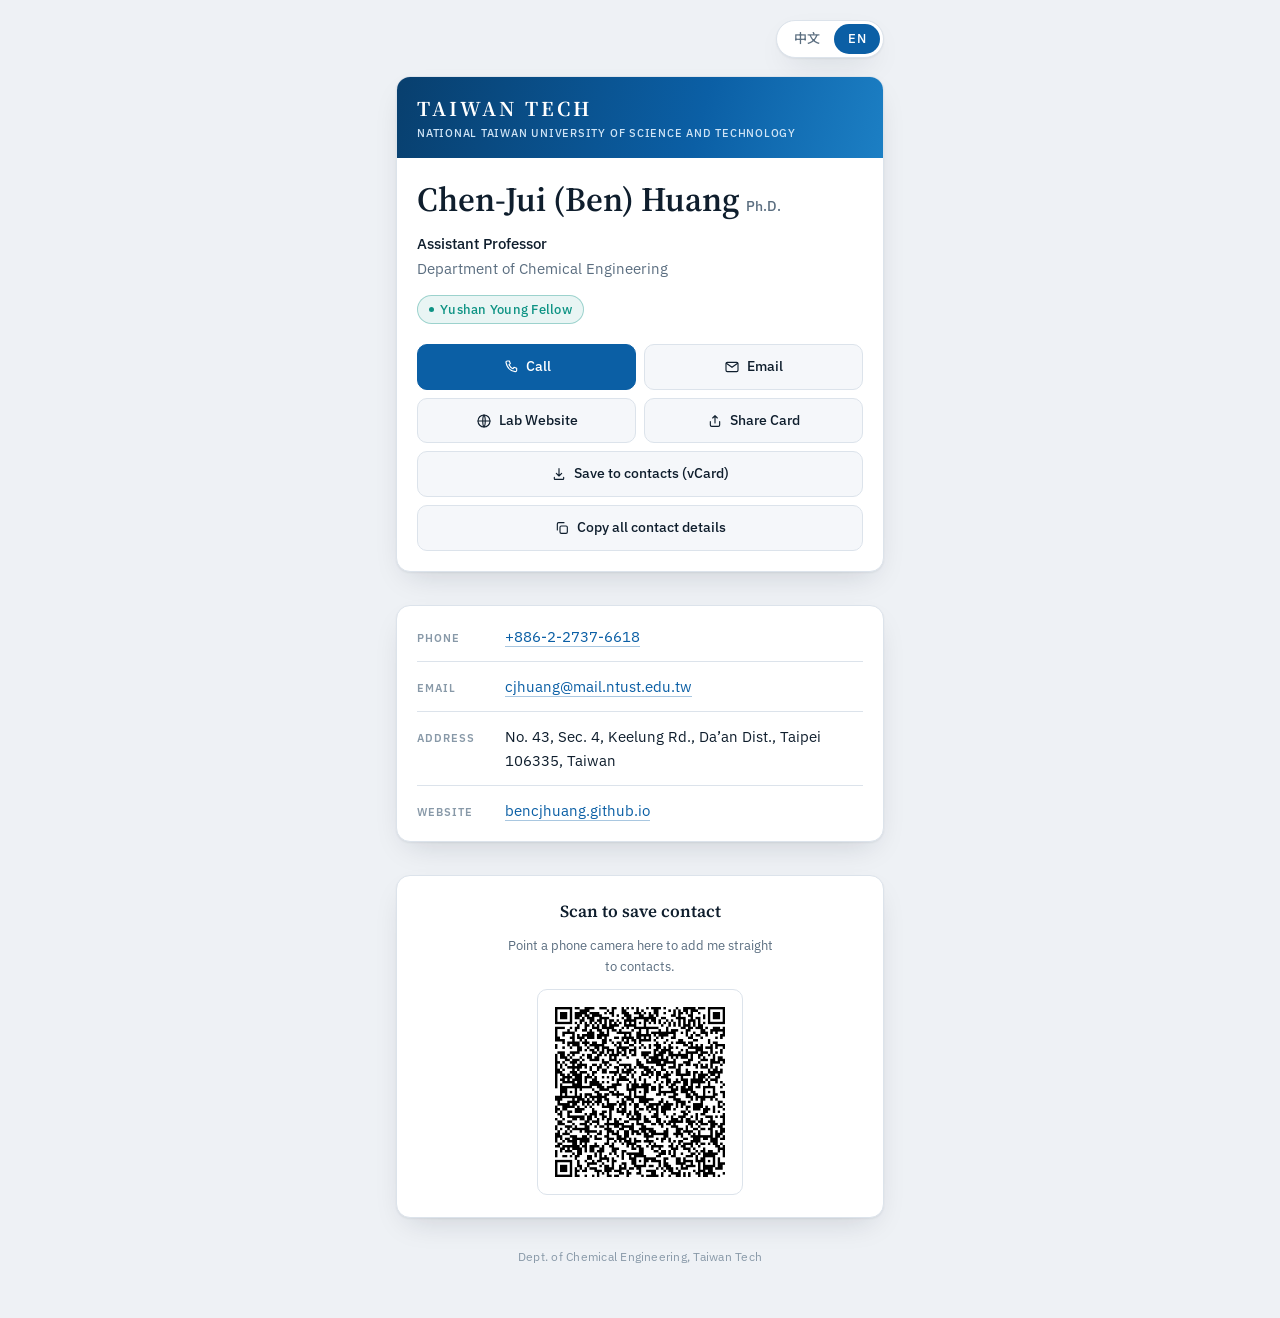
==== card/index.html @ 50a77e03 "名片" ====
<!doctype html>
<html lang="zh-Hant">
<head>
<meta charset="utf-8">
<meta name="viewport" content="width=device-width, initial-scale=1, viewport-fit=cover">
<title>黃貞睿 Ben Huang｜電子名片</title>
<meta name="description" content="黃貞睿 博士 — 國立臺灣科技大學化學工程系助理教授、玉山青年學者。電子名片與聯絡資訊。">
<meta name="theme-color" content="#0B5FA5">
<meta property="og:type" content="profile">
<meta property="og:title" content="黃貞睿 Chen-Jui (Ben) Huang, Ph.D.">
<meta property="og:description" content="Assistant Professor, Department of Chemical Engineering, Taiwan Tech｜Yushan Young Fellow">
<meta property="og:url" content="https://bencjhuang.github.io/card/">
<link rel="canonical" href="https://bencjhuang.github.io/card/">
<link rel="preconnect" href="https://fonts.googleapis.com">
<link rel="preconnect" href="https://fonts.gstatic.com" crossorigin>
<link rel="stylesheet" href="https://fonts.googleapis.com/css2?family=IBM+Plex+Sans:wght@400;500;600&family=Source+Serif+4:opsz,wght@8..60,400;8..60,600&family=Noto+Sans+TC:wght@400;500;700&family=Noto+Serif+TC:wght@500;700&display=swap">
<style>
  :root{
    color-scheme:light;
    --bg:#EEF1F5; --surface:#FFFFFF; --surface-2:#F5F7FA;
    --ink:#0F1E2D; --muted:#5B6E80; --faint:#8899A8; --line:#DCE3EB;
    --brand:#0B5FA5; --brand-deep:#083F6E; --accent:#0E9384;
    --shadow:0 1px 2px rgba(15,30,45,.06), 0 12px 32px -12px rgba(15,30,45,.18);
    padding-top:env(safe-area-inset-top,0px);
    padding-bottom:env(safe-area-inset-bottom,0px);
  }
  *{box-sizing:border-box}
  img{max-width:100%}
  [hidden]{display:none!important}
  body{
    margin:0;
    background:var(--bg); color:var(--ink);
    font-family:"IBM Plex Sans","Noto Sans TC",-apple-system,BlinkMacSystemFont,"Segoe UI",sans-serif;
    font-size:15px; line-height:1.55; -webkit-font-smoothing:antialiased;
  }
  .wrap{max-width:520px;margin:0 auto;padding-inline:16px;padding-block:20px 40px;display:flex;flex-direction:column;gap:18px}
  .topbar{display:flex;justify-content:flex-end;align-items:center;gap:8px}
  .lang{display:inline-flex;background:var(--surface);border:1px solid var(--line);border-radius:999px;padding:3px;box-shadow:var(--shadow)}
  .lang button{font:inherit;font-size:13px;font-weight:500;letter-spacing:.02em;color:var(--muted);background:none;border:0;border-radius:999px;padding:5px 14px;cursor:pointer}
  .lang button[aria-pressed="true"]{background:var(--brand);color:#fff}
  .lang button:focus-visible{outline:2px solid var(--accent);outline-offset:2px}

  .card{background:var(--surface);border:1px solid var(--line);border-radius:14px;box-shadow:var(--shadow);overflow:hidden}
  .crest{background:linear-gradient(105deg,var(--brand-deep) 0%,var(--brand) 62%,#1C7FC4 100%);color:#fff;padding:16px 20px;display:flex;flex-direction:column;gap:2px}
  .crest .zh{font-family:"Noto Serif TC",serif;font-weight:700;font-size:19px;letter-spacing:.16em}
  .crest .en{font-size:11px;font-weight:500;letter-spacing:.07em;color:#CFE4F6;text-transform:uppercase}

  .identity{padding:22px 20px 20px;display:flex;flex-direction:column;gap:14px}
  .name{font-family:"Source Serif 4","Noto Serif TC",serif;font-weight:600;font-size:clamp(28px,8vw,34px);line-height:1.15;margin:0;text-wrap:balance}
  .name[data-lang="zh"]{letter-spacing:.14em}
  .name .deg{font-family:"IBM Plex Sans","Noto Sans TC",sans-serif;font-size:14px;font-weight:500;color:var(--muted);letter-spacing:0;margin-left:.45em;white-space:nowrap}
  .roles{display:flex;flex-direction:column;gap:3px;margin:0;padding:0;list-style:none}
  .roles li{color:var(--muted);font-size:14.5px}
  .roles li.lead{color:var(--ink);font-weight:500}
  .fellow{align-self:flex-start;display:inline-flex;align-items:center;gap:6px;font-size:12.5px;font-weight:500;letter-spacing:.02em;color:var(--accent);border:1px solid color-mix(in srgb,var(--accent) 35%,transparent);background:color-mix(in srgb,var(--accent) 9%,transparent);border-radius:999px;padding:4px 11px}
  .fellow::before{content:"";width:5px;height:5px;border-radius:50%;background:var(--accent)}

  .actions{display:grid;grid-template-columns:repeat(2,minmax(0,1fr));gap:8px;padding:0 20px 20px}
  .btn{display:flex;align-items:center;justify-content:center;gap:7px;font:inherit;font-size:14px;font-weight:500;text-decoration:none;border:1px solid var(--line);background:var(--surface-2);color:var(--ink);border-radius:10px;padding:11px 12px;cursor:pointer;transition:background .15s ease,border-color .15s ease}
  .btn:hover{border-color:var(--brand);background:color-mix(in srgb,var(--brand) 8%,var(--surface-2))}
  .btn:focus-visible{outline:2px solid var(--accent);outline-offset:2px}
  .btn.primary{background:var(--brand);border-color:var(--brand);color:#fff}
  .btn.primary:hover{background:var(--brand-deep);border-color:var(--brand-deep)}
  .btn svg{width:16px;height:16px;flex:none;stroke:currentColor;fill:none;stroke-width:1.7;stroke-linecap:round;stroke-linejoin:round}
  .btn.wide{grid-column:1 / -1}

  .details{background:var(--surface);border:1px solid var(--line);border-radius:14px;box-shadow:var(--shadow);padding:6px 20px}
  .row{display:flex;gap:14px;align-items:baseline;padding:13px 0;border-bottom:1px solid var(--line)}
  .row:last-child{border-bottom:0}
  .row dt{flex:none;width:74px;font-size:11px;font-weight:600;letter-spacing:.09em;text-transform:uppercase;color:var(--faint);margin:0}
  .row dd{margin:0;flex:1;min-width:0;word-break:break-word}
  .row dd a{color:var(--brand);text-decoration:none;border-bottom:1px solid color-mix(in srgb,var(--brand) 35%,transparent)}
  .row dd a:hover{border-bottom-color:var(--brand)}
  .row dd.tel{font-variant-numeric:tabular-nums}

  .qrblock{background:var(--surface);border:1px solid var(--line);border-radius:14px;box-shadow:var(--shadow);padding:22px 20px;display:flex;flex-direction:column;align-items:center;gap:12px;text-align:center}
  .qrblock h2{margin:0;font-family:"Source Serif 4","Noto Serif TC",serif;font-size:17px;font-weight:600}
  .qrblock p{margin:0;font-size:13px;color:var(--muted);max-width:34ch}
  #qr{background:#fff;padding:12px;border-radius:10px;border:1px solid var(--line);line-height:0}
  #qr img,#qr canvas{display:block;width:180px;height:180px}

  .foot{text-align:center;font-size:12px;color:var(--faint);letter-spacing:.02em}
  .toast{position:fixed;left:50%;bottom:calc(22px + env(safe-area-inset-bottom,0px));transform:translateX(-50%) translateY(8px);background:var(--ink);color:var(--bg);font-size:13px;font-weight:500;padding:9px 16px;border-radius:999px;opacity:0;pointer-events:none;transition:opacity .2s ease,transform .2s ease;z-index:20}
  .toast.on{opacity:1;transform:translateX(-50%) translateY(0)}
  @media (prefers-reduced-motion: reduce){*{transition:none!important;animation:none!important}}
</style>
</head>
<body>
<div class="wrap">

  <div class="topbar">
    <div class="lang" role="group" aria-label="Language">
      <button id="btn-zh" type="button" aria-pressed="true">中文</button>
      <button id="btn-en" type="button" aria-pressed="false">EN</button>
    </div>
  </div>

  <section class="card">
    <header class="crest">
      <span class="zh" data-zh="國立臺灣科技大學" data-en="TAIWAN TECH">國立臺灣科技大學</span>
      <span class="en">National Taiwan University of Science and Technology</span>
    </header>

    <div class="identity">
      <h1 class="name" id="name" data-lang="zh">黃貞睿<span class="deg" data-zh="博士" data-en="Ph.D.">博士</span></h1>
      <ul class="roles">
        <li class="lead" data-zh="化學工程系 助理教授" data-en="Assistant Professor">化學工程系 助理教授</li>
        <li data-zh="國立臺灣科技大學" data-en="Department of Chemical Engineering">國立臺灣科技大學</li>
      </ul>
      <span class="fellow" data-zh="玉山青年學者" data-en="Yushan Young Fellow">玉山青年學者</span>
    </div>

    <div class="actions">
      <a class="btn primary" href="tel:+886227376618">
        <svg viewBox="0 0 24 24" aria-hidden="true"><path d="M6.5 3h3l1.5 4-2 1.5a12 12 0 0 0 6 6l1.5-2 4 1.5v3a2 2 0 0 1-2.2 2A17 17 0 0 1 4.5 5.2 2 2 0 0 1 6.5 3Z"/></svg>
        <span data-zh="撥打電話" data-en="Call">撥打電話</span>
      </a>
      <a class="btn" href="mailto:cjhuang@mail.ntust.edu.tw">
        <svg viewBox="0 0 24 24" aria-hidden="true"><rect x="3" y="5" width="18" height="14" rx="2"/><path d="m3.5 6.5 8.5 6 8.5-6"/></svg>
        <span data-zh="寄送 Email" data-en="Email">寄送 Email</span>
      </a>
      <a class="btn" href="https://bencjhuang.github.io/">
        <svg viewBox="0 0 24 24" aria-hidden="true"><circle cx="12" cy="12" r="9"/><path d="M3 12h18M12 3c2.5 2.6 2.5 15.4 0 18M12 3c-2.5 2.6-2.5 15.4 0 18"/></svg>
        <span data-zh="實驗室網站" data-en="Lab Website">實驗室網站</span>
      </a>
      <button class="btn" type="button" id="share">
        <svg viewBox="0 0 24 24" aria-hidden="true"><path d="M12 15V4m0 0L8.5 7.5M12 4l3.5 3.5"/><path d="M5 13v5a2 2 0 0 0 2 2h10a2 2 0 0 0 2-2v-5"/></svg>
        <span data-zh="分享名片" data-en="Share Card">分享名片</span>
      </button>
      <a class="btn wide" href="ben-huang.vcf" download="ben-huang.vcf">
        <svg viewBox="0 0 24 24" aria-hidden="true"><path d="M12 4v11m0 0-4-4m4 4 4-4"/><path d="M5 17v2a1 1 0 0 0 1 1h12a1 1 0 0 0 1-1v-2"/></svg>
        <span data-zh="存入通訊錄（下載 vCard）" data-en="Save to contacts (vCard)">存入通訊錄（下載 vCard）</span>
      </a>
      <button class="btn wide" type="button" id="copy">
        <svg viewBox="0 0 24 24" aria-hidden="true"><rect x="9" y="9" width="11" height="11" rx="2"/><path d="M5 15V6a2 2 0 0 1 2-2h8"/></svg>
        <span data-zh="複製所有聯絡資訊" data-en="Copy all contact details">複製所有聯絡資訊</span>
      </button>
    </div>
  </section>

  <dl class="details">
    <div class="row">
      <dt data-zh="電話" data-en="Phone">電話</dt>
      <dd class="tel"><a href="tel:+886227376618">+886-2-2737-6618</a></dd>
    </div>
    <div class="row">
      <dt>Email</dt>
      <dd><a href="mailto:cjhuang@mail.ntust.edu.tw">cjhuang@mail.ntust.edu.tw</a></dd>
    </div>
    <div class="row">
      <dt data-zh="地址" data-en="Address">地址</dt>
      <dd data-zh="106335 臺北市大安區基隆路四段 43 號" data-en="No. 43, Sec. 4, Keelung Rd., Da’an Dist., Taipei 106335, Taiwan">106335 臺北市大安區基隆路四段 43 號</dd>
    </div>
    <div class="row">
      <dt data-zh="網站" data-en="Website">網站</dt>
      <dd><a href="https://bencjhuang.github.io/">bencjhuang.github.io</a></dd>
    </div>
  </dl>

  <section class="qrblock">
    <h2 data-zh="掃描存入通訊錄" data-en="Scan to save contact">掃描存入通訊錄</h2>
    <p data-zh="用對方的手機相機掃這個碼，會直接跳出新增聯絡人。" data-en="Point a phone camera here to add me straight to contacts.">用對方的手機相機掃這個碼，會直接跳出新增聯絡人。</p>
    <div id="qr"><img id="qr-img" src="[data-uri]" alt="vCard QR code" width="438" height="438"></div>
  </section>

  <p class="foot" data-zh="國立臺灣科技大學 化學工程系" data-en="Dept. of Chemical Engineering, Taiwan Tech">國立臺灣科技大學 化學工程系</p>
</div>

<div class="toast" id="toast" role="status" aria-live="polite"></div>

<script>
(function(){
  var VCARD = [
    "BEGIN:VCARD","VERSION:3.0",
    "N:Huang;Chen-Jui;;;Ph.D.",
    "FN:Chen-Jui (Ben) Huang",
    "ORG:National Taiwan University of Science and Technology;Department of Chemical Engineering",
    "TITLE:Assistant Professor",
    "TEL;TYPE=WORK,VOICE:+886227376618",
    "EMAIL;TYPE=WORK:cjhuang@mail.ntust.edu.tw",
    "URL:https://bencjhuang.github.io/",
    "ADR;TYPE=WORK:;;No. 43 Sec. 4 Keelung Rd. Da-an Dist.;Taipei;;106335;Taiwan",
    "NOTE:Yushan Young Fellow",
    "END:VCARD"
  ].join("\n");

  var nodes = document.querySelectorAll("[data-zh][data-en]");
  var btnZh = document.getElementById("btn-zh");
  var btnEn = document.getElementById("btn-en");
  var nameEl = document.getElementById("name");
  var NAME = { zh:"黃貞睿", en:"Chen-Jui (Ben) Huang" };

  function setLang(lang){
    nodes.forEach(function(n){ n.textContent = n.getAttribute("data-" + lang); });
    nameEl.setAttribute("data-lang", lang);
    nameEl.firstChild.nodeValue = NAME[lang];
    document.documentElement.lang = (lang === "zh") ? "zh-Hant" : "en";
    btnZh.setAttribute("aria-pressed", lang === "zh");
    btnEn.setAttribute("aria-pressed", lang === "en");
    try{ localStorage.setItem("cardLang", lang); }catch(e){}
  }
  btnZh.addEventListener("click", function(){ setLang("zh"); });
  btnEn.addEventListener("click", function(){ setLang("en"); });

  var saved = null;
  try{ saved = localStorage.getItem("cardLang"); }catch(e){}
  setLang(saved === "en" || saved === "zh" ? saved
        : ((navigator.language||"").toLowerCase().indexOf("zh") === 0 ? "zh" : "en"));

  var toast = document.getElementById("toast"), tid;
  function say(msg){
    toast.textContent = msg;
    toast.classList.add("on");
    clearTimeout(tid);
    tid = setTimeout(function(){ toast.classList.remove("on"); }, 1900);
  }

  var PLAIN_ZH = "黃貞睿 博士\n國立臺灣科技大學 化學工程系 助理教授／玉山青年學者\n電話：+886-2-2737-6618\nEmail：cjhuang@mail.ntust.edu.tw\n地址：106335 臺北市大安區基隆路四段 43 號\n網站：https://bencjhuang.github.io/";
  var PLAIN_EN = "Chen-Jui (Ben) Huang, Ph.D.\nAssistant Professor, Dept. of Chemical Engineering, Taiwan Tech\nYushan Young Fellow\nPhone: +886-2-2737-6618\nEmail: cjhuang@mail.ntust.edu.tw\nAddress: No. 43, Sec. 4, Keelung Rd., Da'an Dist., Taipei 106335, Taiwan\nWeb: https://bencjhuang.github.io/";

  document.getElementById("copy").addEventListener("click", function(){
    var zh = btnZh.getAttribute("aria-pressed") === "true";
    var text = zh ? PLAIN_ZH : PLAIN_EN;
    if (navigator.clipboard && navigator.clipboard.writeText){
      navigator.clipboard.writeText(text).then(
        function(){ say(zh ? "已複製聯絡資訊" : "Contact details copied"); },
        function(){ say(zh ? "複製失敗，請長按選取" : "Copy failed — select manually"); }
      );
    } else {
      say(zh ? "此瀏覽器不支援複製" : "Clipboard unavailable here");
    }
  });

  document.getElementById("share").addEventListener("click", function(){
    var zh = btnZh.getAttribute("aria-pressed") === "true";
    var url = location.href;
    var title = zh ? "黃貞睿 博士 電子名片" : "Chen-Jui (Ben) Huang — Digital Card";
    if (navigator.share){
      navigator.share({ title: title, url: url }).catch(function(){});
    } else if (navigator.clipboard && navigator.clipboard.writeText){
      navigator.clipboard.writeText(url).then(function(){
        say(zh ? "已複製名片網址" : "Card link copied");
      }, function(){ say(zh ? "請手動複製網址" : "Copy the link manually"); });
    } else {
      say(zh ? "請手動複製網址" : "Copy the link manually");
    }
  });
})();
</script>
</body>
</html>
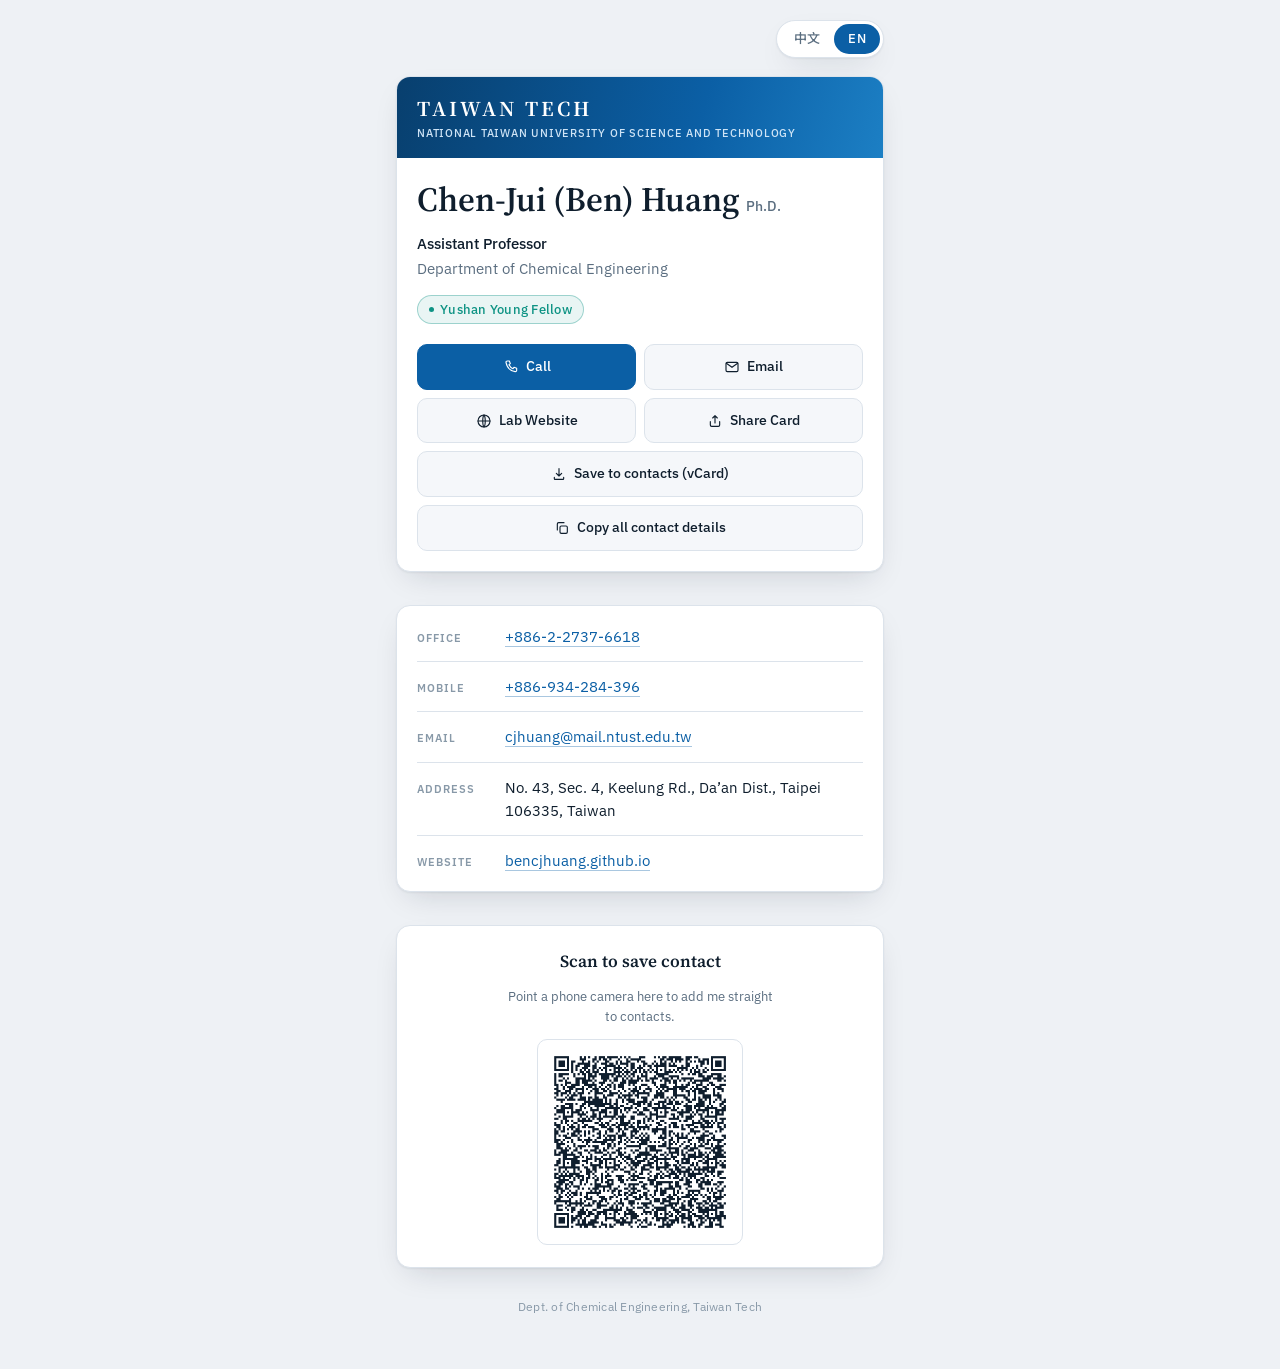
==== commit c8b72fc3: "名片更新" ====
--- a/card/index.html
+++ b/card/index.html
@@ -140,8 +140,12 @@
 
   <dl class="details">
     <div class="row">
-      <dt data-zh="電話" data-en="Phone">電話</dt>
+      <dt data-zh="辦公室" data-en="Office">辦公室</dt>
       <dd class="tel"><a href="tel:+886227376618">+886-2-2737-6618</a></dd>
+    </div>
+    <div class="row">
+      <dt data-zh="手機" data-en="Mobile">手機</dt>
+      <dd class="tel"><a href="tel:+886934284396">+886-934-284-396</a></dd>
     </div>
     <div class="row">
       <dt>Email</dt>
@@ -160,7 +164,7 @@
   <section class="qrblock">
     <h2 data-zh="掃描存入通訊錄" data-en="Scan to save contact">掃描存入通訊錄</h2>
     <p data-zh="用對方的手機相機掃這個碼，會直接跳出新增聯絡人。" data-en="Point a phone camera here to add me straight to contacts.">用對方的手機相機掃這個碼，會直接跳出新增聯絡人。</p>
-    <div id="qr"><img id="qr-img" src="[data-uri]" alt="vCard QR code" width="438" height="438"></div>
+    <div id="qr"><img id="qr-img" src="[data-uri]" alt="vCard QR code" width="438" height="438"></div>
   </section>
 
   <p class="foot" data-zh="國立臺灣科技大學 化學工程系" data-en="Dept. of Chemical Engineering, Taiwan Tech">國立臺灣科技大學 化學工程系</p>
@@ -177,6 +181,7 @@
     "ORG:National Taiwan University of Science and Technology;Department of Chemical Engineering",
     "TITLE:Assistant Professor",
     "TEL;TYPE=WORK,VOICE:+886227376618",
+    "TEL;TYPE=CELL,VOICE:+886934284396",
     "EMAIL;TYPE=WORK:cjhuang@mail.ntust.edu.tw",
     "URL:https://bencjhuang.github.io/",
     "ADR;TYPE=WORK:;;No. 43 Sec. 4 Keelung Rd. Da-an Dist.;Taipei;;106335;Taiwan",
@@ -215,8 +220,8 @@
     tid = setTimeout(function(){ toast.classList.remove("on"); }, 1900);
   }
 
-  var PLAIN_ZH = "黃貞睿 博士\n國立臺灣科技大學 化學工程系 助理教授／玉山青年學者\n電話：+886-2-2737-6618\nEmail：cjhuang@mail.ntust.edu.tw\n地址：106335 臺北市大安區基隆路四段 43 號\n網站：https://bencjhuang.github.io/";
-  var PLAIN_EN = "Chen-Jui (Ben) Huang, Ph.D.\nAssistant Professor, Dept. of Chemical Engineering, Taiwan Tech\nYushan Young Fellow\nPhone: +886-2-2737-6618\nEmail: cjhuang@mail.ntust.edu.tw\nAddress: No. 43, Sec. 4, Keelung Rd., Da'an Dist., Taipei 106335, Taiwan\nWeb: https://bencjhuang.github.io/";
+  var PLAIN_ZH = "黃貞睿 博士\n國立臺灣科技大學 化學工程系 助理教授／玉山青年學者\n辦公室：+886-2-2737-6618\n手機：+886-934-284-396\nEmail：cjhuang@mail.ntust.edu.tw\n地址：106335 臺北市大安區基隆路四段 43 號\n網站：https://bencjhuang.github.io/";
+  var PLAIN_EN = "Chen-Jui (Ben) Huang, Ph.D.\nAssistant Professor, Dept. of Chemical Engineering, Taiwan Tech\nYushan Young Fellow\nOffice: +886-2-2737-6618\nMobile: +886-934-284-396\nEmail: cjhuang@mail.ntust.edu.tw\nAddress: No. 43, Sec. 4, Keelung Rd., Da'an Dist., Taipei 106335, Taiwan\nWeb: https://bencjhuang.github.io/";
 
   document.getElementById("copy").addEventListener("click", function(){
     var zh = btnZh.getAttribute("aria-pressed") === "true";
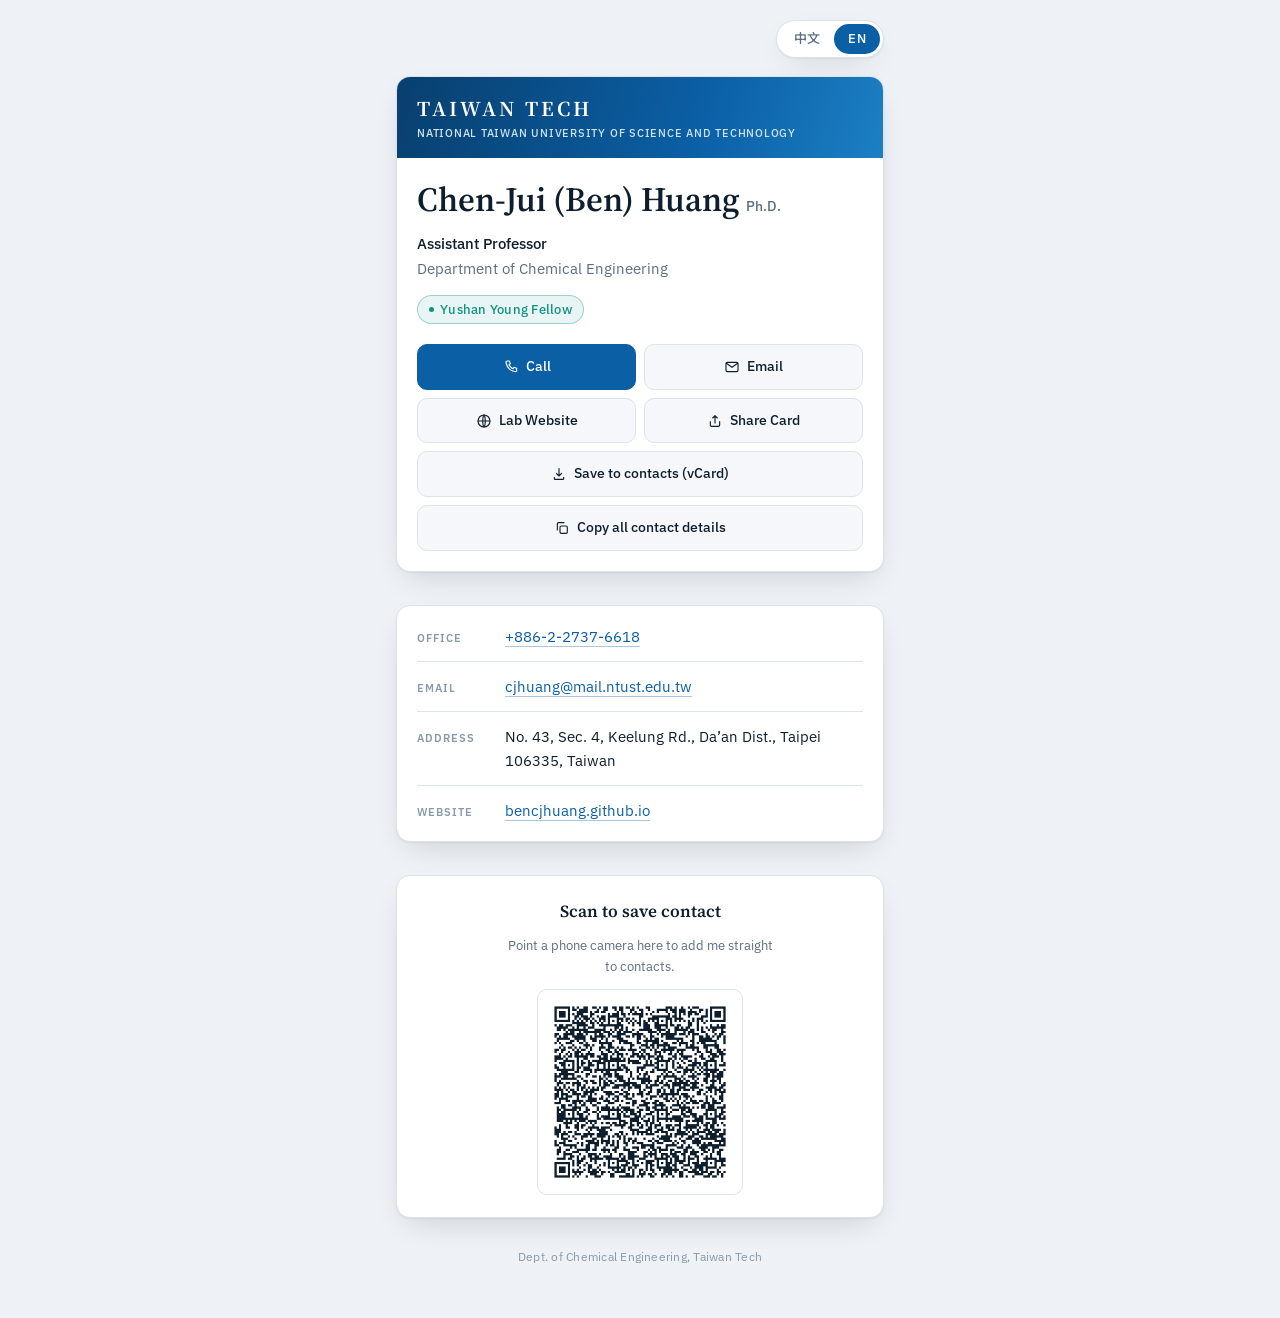
==== commit 07acb2c1: "Remove photo metadata and mobile number; ignore .DS_Store - Strip EXIF/GPS/XMP metadata from site im" ====
--- a/card/index.html
+++ b/card/index.html
@@ -144,10 +144,6 @@
       <dd class="tel"><a href="tel:+886227376618">+886-2-2737-6618</a></dd>
     </div>
     <div class="row">
-      <dt data-zh="手機" data-en="Mobile">手機</dt>
-      <dd class="tel"><a href="tel:+886934284396">+886-934-284-396</a></dd>
-    </div>
-    <div class="row">
       <dt>Email</dt>
       <dd><a href="mailto:cjhuang@mail.ntust.edu.tw">cjhuang@mail.ntust.edu.tw</a></dd>
     </div>
@@ -164,7 +160,7 @@
   <section class="qrblock">
     <h2 data-zh="掃描存入通訊錄" data-en="Scan to save contact">掃描存入通訊錄</h2>
     <p data-zh="用對方的手機相機掃這個碼，會直接跳出新增聯絡人。" data-en="Point a phone camera here to add me straight to contacts.">用對方的手機相機掃這個碼，會直接跳出新增聯絡人。</p>
-    <div id="qr"><img id="qr-img" src="[data-uri]" alt="vCard QR code" width="438" height="438"></div>
+    <div id="qr"><img id="qr-img" src="[data-uri]" alt="vCard QR code" width="438" height="438"></div>
   </section>
 
   <p class="foot" data-zh="國立臺灣科技大學 化學工程系" data-en="Dept. of Chemical Engineering, Taiwan Tech">國立臺灣科技大學 化學工程系</p>
@@ -181,7 +177,6 @@
     "ORG:National Taiwan University of Science and Technology;Department of Chemical Engineering",
     "TITLE:Assistant Professor",
     "TEL;TYPE=WORK,VOICE:+886227376618",
-    "TEL;TYPE=CELL,VOICE:+886934284396",
     "EMAIL;TYPE=WORK:cjhuang@mail.ntust.edu.tw",
     "URL:https://bencjhuang.github.io/",
     "ADR;TYPE=WORK:;;No. 43 Sec. 4 Keelung Rd. Da-an Dist.;Taipei;;106335;Taiwan",
@@ -220,8 +215,8 @@
     tid = setTimeout(function(){ toast.classList.remove("on"); }, 1900);
   }
 
-  var PLAIN_ZH = "黃貞睿 博士\n國立臺灣科技大學 化學工程系 助理教授／玉山青年學者\n辦公室：+886-2-2737-6618\n手機：+886-934-284-396\nEmail：cjhuang@mail.ntust.edu.tw\n地址：106335 臺北市大安區基隆路四段 43 號\n網站：https://bencjhuang.github.io/";
-  var PLAIN_EN = "Chen-Jui (Ben) Huang, Ph.D.\nAssistant Professor, Dept. of Chemical Engineering, Taiwan Tech\nYushan Young Fellow\nOffice: +886-2-2737-6618\nMobile: +886-934-284-396\nEmail: cjhuang@mail.ntust.edu.tw\nAddress: No. 43, Sec. 4, Keelung Rd., Da'an Dist., Taipei 106335, Taiwan\nWeb: https://bencjhuang.github.io/";
+  var PLAIN_ZH = "黃貞睿 博士\n國立臺灣科技大學 化學工程系 助理教授／玉山青年學者\n辦公室：+886-2-2737-6618\nEmail：cjhuang@mail.ntust.edu.tw\n地址：106335 臺北市大安區基隆路四段 43 號\n網站：https://bencjhuang.github.io/";
+  var PLAIN_EN = "Chen-Jui (Ben) Huang, Ph.D.\nAssistant Professor, Dept. of Chemical Engineering, Taiwan Tech\nYushan Young Fellow\nOffice: +886-2-2737-6618\nEmail: cjhuang@mail.ntust.edu.tw\nAddress: No. 43, Sec. 4, Keelung Rd., Da'an Dist., Taipei 106335, Taiwan\nWeb: https://bencjhuang.github.io/";
 
   document.getElementById("copy").addEventListener("click", function(){
     var zh = btnZh.getAttribute("aria-pressed") === "true";
